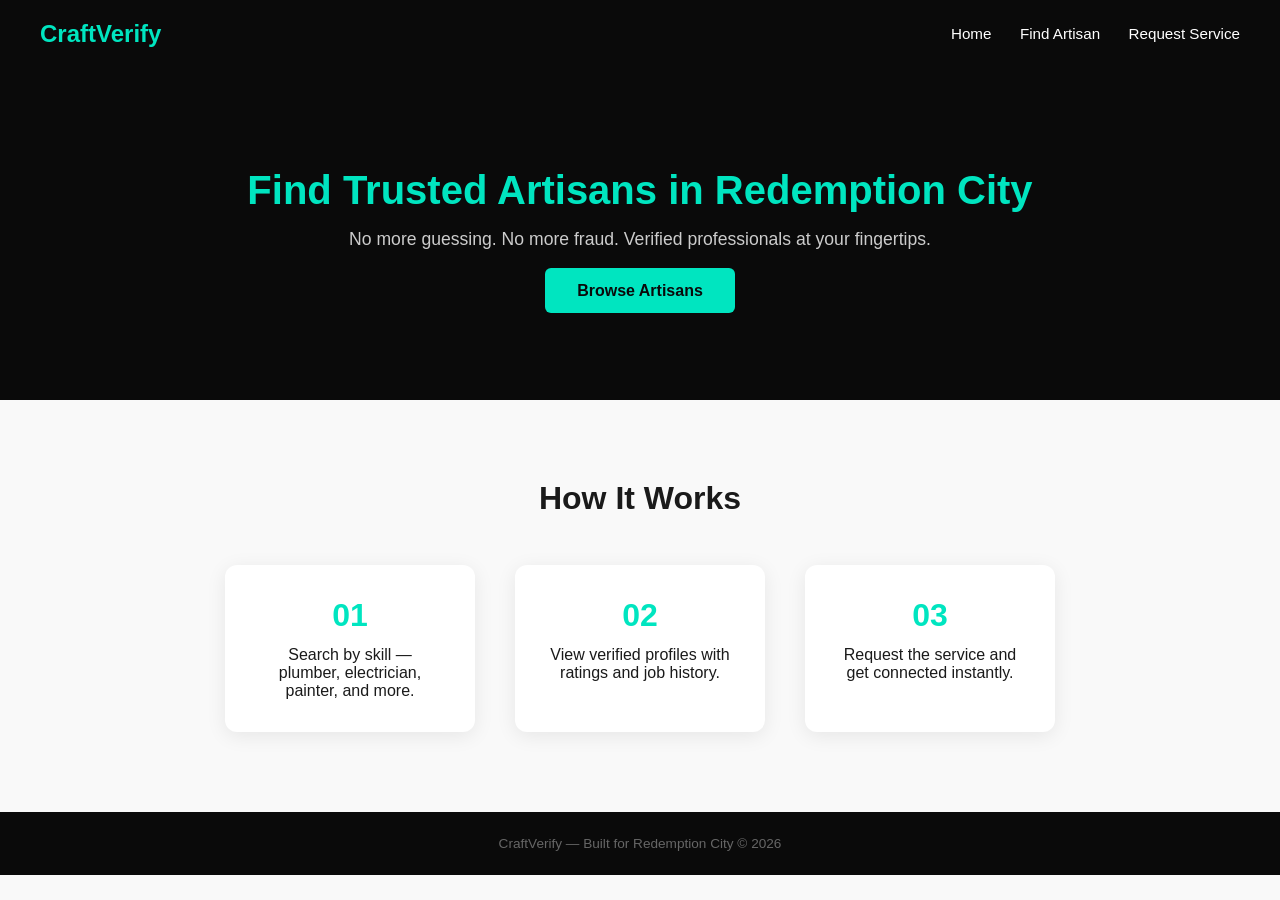
==== index.html @ 7d1aa979 "Initial CraftVerify build" ====
<!DOCTYPE html>
<html lang="en">
<head>
  <meta charset="UTF-8" />
  <meta name="viewport" content="width=device-width, initial-scale=1.0"/>
  <title>CraftVerify — Trusted Artisans in Redemption City</title>
  <link rel="stylesheet" href="style.css" />
</head>
<body>

  <nav>
    <div class="logo">CraftVerify</div>
    <div class="nav-links">
      <a href="index.html">Home</a>
      <a href="directory.html">Find Artisan</a>
      <a href="request.html">Request Service</a>
    </div>
  </nav>

  <section class="hero">
    <h1>Find Trusted Artisans in Redemption City</h1>
    <p>No more guessing. No more fraud. Verified professionals at your fingertips.</p>
    <a href="directory.html" class="btn">Browse Artisans</a>
  </section>

  <section class="how-it-works">
    <h2>How It Works</h2>
    <div class="steps">
      <div class="step">
        <h3>01</h3>
        <p>Search by skill — plumber, electrician, painter, and more.</p>
      </div>
      <div class="step">
        <h3>02</h3>
        <p>View verified profiles with ratings and job history.</p>
      </div>
      <div class="step">
        <h3>03</h3>
        <p>Request the service and get connected instantly.</p>
      </div>
    </div>
  </section>

  <footer>
    <p>CraftVerify — Built for Redemption City © 2026</p>
  </footer>

</body>
</html>
---- style.css ----
* {
  margin: 0;
  padding: 0;
  box-sizing: border-box;
}

body {
  font-family: 'Segoe UI', sans-serif;
  background: #f9f9f9;
  color: #1a1a1a;
}

nav {
  display: flex;
  justify-content: space-between;
  align-items: center;
  padding: 20px 40px;
  background: #0a0a0a;
  color: white;
}

.logo {
  font-size: 1.5rem;
  font-weight: 700;
  color: #00e5c0;
}

.nav-links a {
  color: white;
  text-decoration: none;
  margin-left: 24px;
  font-size: 0.95rem;
}

.nav-links a:hover {
  color: #00e5c0;
}

.hero {
  text-align: center;
  padding: 100px 40px;
  background: #0a0a0a;
  color: white;
}

.hero h1 {
  font-size: 2.5rem;
  margin-bottom: 16px;
  color: #00e5c0;
}

.hero p {
  font-size: 1.1rem;
  margin-bottom: 32px;
  color: #cccccc;
}

.btn {
  background: #00e5c0;
  color: #0a0a0a;
  padding: 14px 32px;
  border-radius: 6px;
  text-decoration: none;
  font-weight: 700;
  font-size: 1rem;
}

.btn:hover {
  background: #00c9a8;
}

.how-it-works {
  padding: 80px 40px;
  text-align: center;
}

.how-it-works h2 {
  font-size: 2rem;
  margin-bottom: 48px;
}

.steps {
  display: flex;
  justify-content: center;
  gap: 40px;
  flex-wrap: wrap;
}

.step {
  background: white;
  border-radius: 12px;
  padding: 32px;
  width: 250px;
  box-shadow: 0 4px 20px rgba(0,0,0,0.08);
}

.step h3 {
  font-size: 2rem;
  color: #00e5c0;
  margin-bottom: 12px;
}

footer {
  text-align: center;
  padding: 24px;
  background: #0a0a0a;
  color: #666;
  font-size: 0.85rem;
}.directory {
  padding: 60px 40px;
}

.directory h2 {
  font-size: 2rem;
  margin-bottom: 32px;
  text-align: center;
}

.filter-bar {
  display: flex;
  gap: 16px;
  justify-content: center;
  margin-bottom: 40px;
  flex-wrap: wrap;
}

.filter-bar input,
.filter-bar select {
  padding: 12px 16px;
  border-radius: 6px;
  border: 1px solid #ddd;
  font-size: 0.95rem;
  width: 250px;
}

.artisan-grid {
  display: flex;
  flex-wrap: wrap;
  gap: 24px;
  justify-content: center;
}

.artisan-card {
  background: white;
  border-radius: 12px;
  padding: 24px;
  width: 240px;
  box-shadow: 0 4px 20px rgba(0,0,0,0.08);
  text-align: center;
}

.artisan-avatar {
  width: 60px;
  height: 60px;
  border-radius: 50%;
  background: #00e5c0;
  color: #0a0a0a;
  font-weight: 700;
  font-size: 1.2rem;
  display: flex;
  align-items: center;
  justify-content: center;
  margin: 0 auto 12px;
}

.badge {
  background: #0a0a0a;
  color: #00e5c0;
  padding: 4px 12px;
  border-radius: 20px;
  font-size: 0.8rem;
  font-weight: 600;
}

.rating {
  margin: 10px 0 4px;
  font-size: 0.85rem;
}

.location {
  font-size: 0.82rem;
  color: #888;
  margin-bottom: 16px;
}

.btn-small {
  background: #00e5c0;
  color: #0a0a0a;
  padding: 8px 20px;
  border-radius: 6px;
  text-decoration: none;
  font-weight: 600;
  font-size: 0.85rem;
}.request-section {
  padding: 60px 40px;
  text-align: center;
}

.request-section h2 {
  font-size: 2rem;
  margin-bottom: 12px;
}

.subtitle {
  color: #666;
  margin-bottom: 40px;
}

.request-form {
  max-width: 500px;
  margin: 0 auto;
  text-align: left;
}

.form-group {
  margin-bottom: 20px;
}

.form-group label {
  display: block;
  font-weight: 600;
  margin-bottom: 6px;
}

.form-group input,
.form-group select,
.form-group textarea {
  width: 100%;
  padding: 12px;
  border-radius: 6px;
  border: 1px solid #ddd;
  font-size: 0.95rem;
}

.request-form button {
  width: 100%;
  padding: 14px;
  background: #00e5c0;
  color: #0a0a0a;
  border: none;
  border-radius: 6px;
  font-size: 1rem;
  font-weight: 700;
  cursor: pointer;
}

.request-form button:hover {
  background: #00c9a8;
}
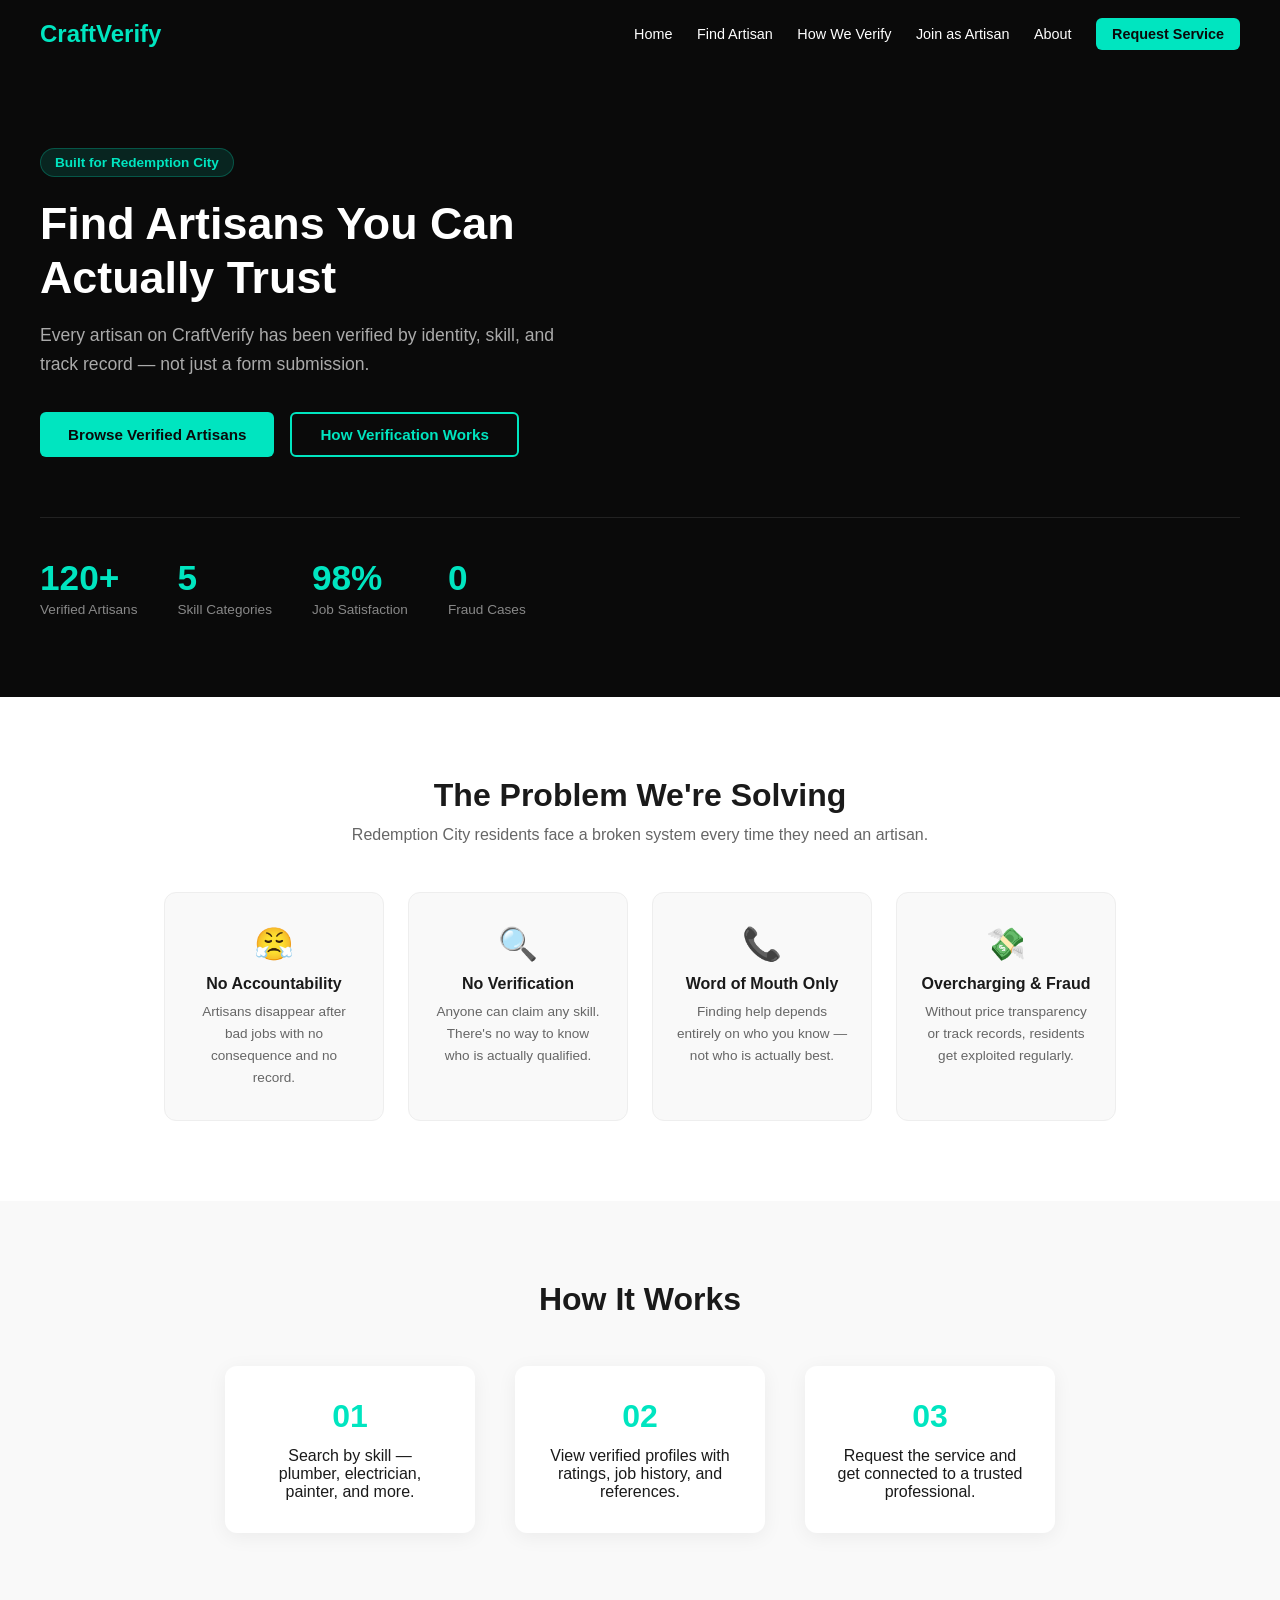
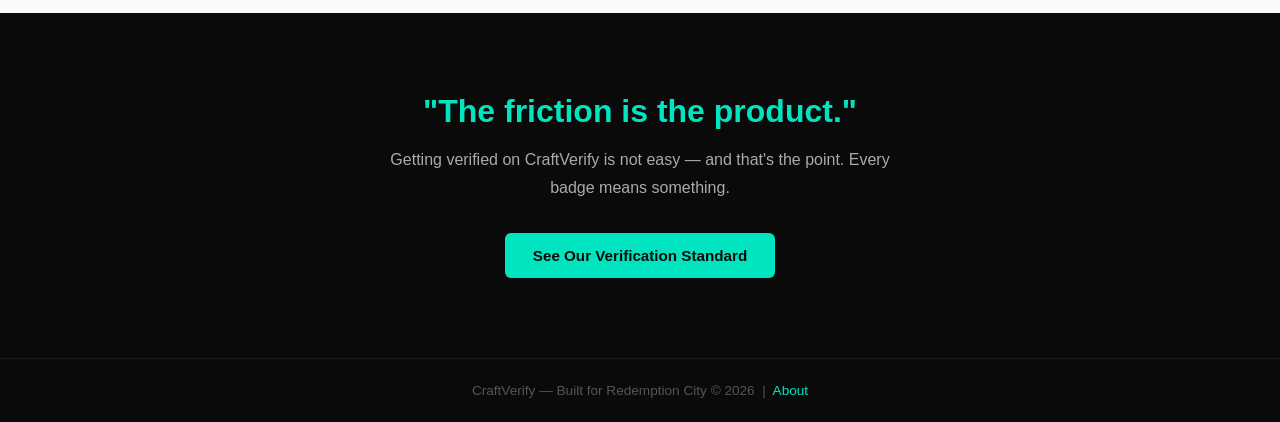
==== commit 128e2719: "Homepage redesign and style update" ====
--- a/index.html
+++ b/index.html
@@ -13,14 +13,68 @@
     <div class="nav-links">
       <a href="index.html">Home</a>
       <a href="directory.html">Find Artisan</a>
-      <a href="request.html">Request Service</a>
+      <a href="verify.html">How We Verify</a>
+      <a href="join.html">Join as Artisan</a>
+      <a href="about.html">About</a>
+      <a href="request.html" class="nav-cta">Request Service</a>
     </div>
   </nav>
 
   <section class="hero">
-    <h1>Find Trusted Artisans in Redemption City</h1>
-    <p>No more guessing. No more fraud. Verified professionals at your fingertips.</p>
-    <a href="directory.html" class="btn">Browse Artisans</a>
+    <div class="hero-text">
+      <span class="hero-tag">Built for Redemption City</span>
+      <h1>Find Artisans You Can Actually Trust</h1>
+      <p>Every artisan on CraftVerify has been verified by identity, skill, and track record — not just a form submission.</p>
+      <div class="hero-buttons">
+        <a href="directory.html" class="btn">Browse Verified Artisans</a>
+        <a href="verify.html" class="btn-outline">How Verification Works</a>
+      </div>
+    </div>
+    <div class="hero-stats">
+      <div class="stat">
+        <h3>120+</h3>
+        <p>Verified Artisans</p>
+      </div>
+      <div class="stat">
+        <h3>5</h3>
+        <p>Skill Categories</p>
+      </div>
+      <div class="stat">
+        <h3>98%</h3>
+        <p>Job Satisfaction</p>
+      </div>
+      <div class="stat">
+        <h3>0</h3>
+        <p>Fraud Cases</p>
+      </div>
+    </div>
+  </section>
+
+  <section class="problem-section">
+    <h2>The Problem We're Solving</h2>
+    <p class="section-sub">Redemption City residents face a broken system every time they need an artisan.</p>
+    <div class="problem-grid">
+      <div class="problem-card">
+        <span class="problem-icon">😤</span>
+        <h3>No Accountability</h3>
+        <p>Artisans disappear after bad jobs with no consequence and no record.</p>
+      </div>
+      <div class="problem-card">
+        <span class="problem-icon">🔍</span>
+        <h3>No Verification</h3>
+        <p>Anyone can claim any skill. There's no way to know who is actually qualified.</p>
+      </div>
+      <div class="problem-card">
+        <span class="problem-icon">📞</span>
+        <h3>Word of Mouth Only</h3>
+        <p>Finding help depends entirely on who you know — not who is actually best.</p>
+      </div>
+      <div class="problem-card">
+        <span class="problem-icon">💸</span>
+        <h3>Overcharging & Fraud</h3>
+        <p>Without price transparency or track records, residents get exploited regularly.</p>
+      </div>
+    </div>
   </section>
 
   <section class="how-it-works">
@@ -32,17 +86,23 @@
       </div>
       <div class="step">
         <h3>02</h3>
-        <p>View verified profiles with ratings and job history.</p>
+        <p>View verified profiles with ratings, job history, and references.</p>
       </div>
       <div class="step">
         <h3>03</h3>
-        <p>Request the service and get connected instantly.</p>
+        <p>Request the service and get connected to a trusted professional.</p>
       </div>
     </div>
   </section>
 
+  <section class="trust-banner">
+    <h2>"The friction is the product."</h2>
+    <p>Getting verified on CraftVerify is not easy — and that's the point. Every badge means something.</p>
+    <a href="verify.html" class="btn">See Our Verification Standard</a>
+  </section>
+
   <footer>
-    <p>CraftVerify — Built for Redemption City © 2026</p>
+    <p>CraftVerify — Built for Redemption City © 2026 &nbsp;|&nbsp; <a href="about.html">About</a></p>
   </footer>
 
 </body>
--- a/style.css
+++ b/style.css
@@ -10,6 +10,7 @@
   color: #1a1a1a;
 }
 
+/* NAV */
 nav {
   display: flex;
   justify-content: space-between;
@@ -17,6 +18,8 @@
   padding: 20px 40px;
   background: #0a0a0a;
   color: white;
+  flex-wrap: wrap;
+  gap: 12px;
 }
 
 .logo {
@@ -28,50 +31,165 @@
 .nav-links a {
   color: white;
   text-decoration: none;
-  margin-left: 24px;
-  font-size: 0.95rem;
-}
-
-.nav-links a:hover {
-  color: #00e5c0;
-}
-
+  margin-left: 20px;
+  font-size: 0.9rem;
+}
+
+.nav-links a:hover { color: #00e5c0; }
+
+.nav-cta {
+  background: #00e5c0;
+  color: #0a0a0a !important;
+  padding: 8px 16px;
+  border-radius: 6px;
+  font-weight: 700;
+}
+
+/* HERO */
 .hero {
-  text-align: center;
-  padding: 100px 40px;
   background: #0a0a0a;
   color: white;
-}
-
-.hero h1 {
-  font-size: 2.5rem;
+  padding: 80px 40px;
+}
+
+.hero-tag {
+  background: #00e5c020;
+  color: #00e5c0;
+  padding: 6px 14px;
+  border-radius: 20px;
+  font-size: 0.85rem;
+  font-weight: 600;
+  display: inline-block;
+  margin-bottom: 20px;
+  border: 1px solid #00e5c040;
+}
+
+.hero-text h1 {
+  font-size: 2.8rem;
+  line-height: 1.2;
   margin-bottom: 16px;
-  color: #00e5c0;
-}
-
-.hero p {
+  max-width: 650px;
+}
+
+.hero-text p {
   font-size: 1.1rem;
+  color: #aaa;
+  max-width: 550px;
   margin-bottom: 32px;
-  color: #cccccc;
+  line-height: 1.7;
+}
+
+.hero-buttons {
+  display: flex;
+  gap: 16px;
+  flex-wrap: wrap;
 }
 
 .btn {
   background: #00e5c0;
   color: #0a0a0a;
-  padding: 14px 32px;
+  padding: 14px 28px;
   border-radius: 6px;
   text-decoration: none;
   font-weight: 700;
+  font-size: 0.95rem;
+  display: inline-block;
+}
+
+.btn:hover { background: #00c9a8; }
+
+.btn-outline {
+  border: 2px solid #00e5c0;
+  color: #00e5c0;
+  padding: 12px 28px;
+  border-radius: 6px;
+  text-decoration: none;
+  font-weight: 700;
+  font-size: 0.95rem;
+  display: inline-block;
+}
+
+.btn-outline:hover {
+  background: #00e5c015;
+}
+
+.hero-stats {
+  display: flex;
+  gap: 40px;
+  margin-top: 60px;
+  flex-wrap: wrap;
+  border-top: 1px solid #222;
+  padding-top: 40px;
+}
+
+.stat h3 {
+  font-size: 2.2rem;
+  color: #00e5c0;
+  font-weight: 800;
+}
+
+.stat p {
+  color: #888;
+  font-size: 0.85rem;
+  margin-top: 4px;
+}
+
+/* PROBLEM SECTION */
+.problem-section {
+  padding: 80px 40px;
+  background: white;
+  text-align: center;
+}
+
+.problem-section h2 {
+  font-size: 2rem;
+  margin-bottom: 12px;
+}
+
+.section-sub {
+  color: #666;
+  margin-bottom: 48px;
   font-size: 1rem;
 }
 
-.btn:hover {
-  background: #00c9a8;
-}
-
+.problem-grid {
+  display: flex;
+  flex-wrap: wrap;
+  gap: 24px;
+  justify-content: center;
+}
+
+.problem-card {
+  background: #f9f9f9;
+  border-radius: 12px;
+  padding: 32px 24px;
+  width: 220px;
+  text-align: center;
+  border: 1px solid #eee;
+}
+
+.problem-icon {
+  font-size: 2rem;
+  display: block;
+  margin-bottom: 12px;
+}
+
+.problem-card h3 {
+  font-size: 1rem;
+  margin-bottom: 8px;
+}
+
+.problem-card p {
+  font-size: 0.85rem;
+  color: #666;
+  line-height: 1.6;
+}
+
+/* HOW IT WORKS */
 .how-it-works {
   padding: 80px 40px;
   text-align: center;
+  background: #f9f9f9;
 }
 
 .how-it-works h2 {
@@ -91,7 +209,7 @@
   border-radius: 12px;
   padding: 32px;
   width: 250px;
-  box-shadow: 0 4px 20px rgba(0,0,0,0.08);
+  box-shadow: 0 4px 20px rgba(0,0,0,0.06);
 }
 
 .step h3 {
@@ -100,13 +218,44 @@
   margin-bottom: 12px;
 }
 
+/* TRUST BANNER */
+.trust-banner {
+  background: #0a0a0a;
+  color: white;
+  text-align: center;
+  padding: 80px 40px;
+}
+
+.trust-banner h2 {
+  font-size: 2rem;
+  color: #00e5c0;
+  margin-bottom: 16px;
+}
+
+.trust-banner p {
+  color: #aaa;
+  max-width: 500px;
+  margin: 0 auto 32px;
+  line-height: 1.7;
+}
+
+/* FOOTER */
 footer {
   text-align: center;
   padding: 24px;
   background: #0a0a0a;
-  color: #666;
-  font-size: 0.85rem;
-}.directory {
+  color: #555;
+  font-size: 0.85rem;
+  border-top: 1px solid #1a1a1a;
+}
+
+footer a {
+  color: #00e5c0;
+  text-decoration: none;
+}
+
+/* DIRECTORY */
+.directory {
   padding: 60px 40px;
 }
 
@@ -144,7 +293,7 @@
   background: white;
   border-radius: 12px;
   padding: 24px;
-  width: 240px;
+  width: 220px;
   box-shadow: 0 4px 20px rgba(0,0,0,0.08);
   text-align: center;
 }
@@ -172,6 +321,17 @@
   font-weight: 600;
 }
 
+.verified-badge {
+  display: inline-block;
+  background: #00e5c015;
+  color: #00e5c0;
+  border: 1px solid #00e5c040;
+  padding: 3px 10px;
+  border-radius: 20px;
+  font-size: 0.75rem;
+  margin-top: 6px;
+}
+
 .rating {
   margin: 10px 0 4px;
   font-size: 0.85rem;
@@ -191,7 +351,11 @@
   text-decoration: none;
   font-weight: 600;
   font-size: 0.85rem;
-}.request-section {
+  display: inline-block;
+}
+
+/* REQUEST FORM */
+.request-section {
   padding: 60px 40px;
   text-align: center;
 }
@@ -244,6 +408,42 @@
   cursor: pointer;
 }
 
-.request-form button:hover {
-  background: #00c9a8;
+.request-form button:hover { background: #00c9a8; }
+
+/* GENERAL PAGE SECTIONS */
+.page-section {
+  padding: 70px 40px;
+  max-width: 860px;
+  margin: 0 auto;
+}
+
+.page-section h2 {
+  font-size: 2rem;
+  margin-bottom: 16px;
+}
+
+.page-section p {
+  color: #555;
+  line-height: 1.8;
+  margin-bottom: 20px;
+}
+
+.page-hero {
+  background: #0a0a0a;
+  color: white;
+  padding: 70px 40px;
+  text-align: center;
+}
+
+.page-hero h1 {
+  font-size: 2.4rem;
+  color: #00e5c0;
+  margin-bottom: 12px;
+}
+
+.page-hero p {
+  color: #aaa;
+  max-width: 560px;
+  margin: 0 auto;
+  line-height: 1.7;
 }
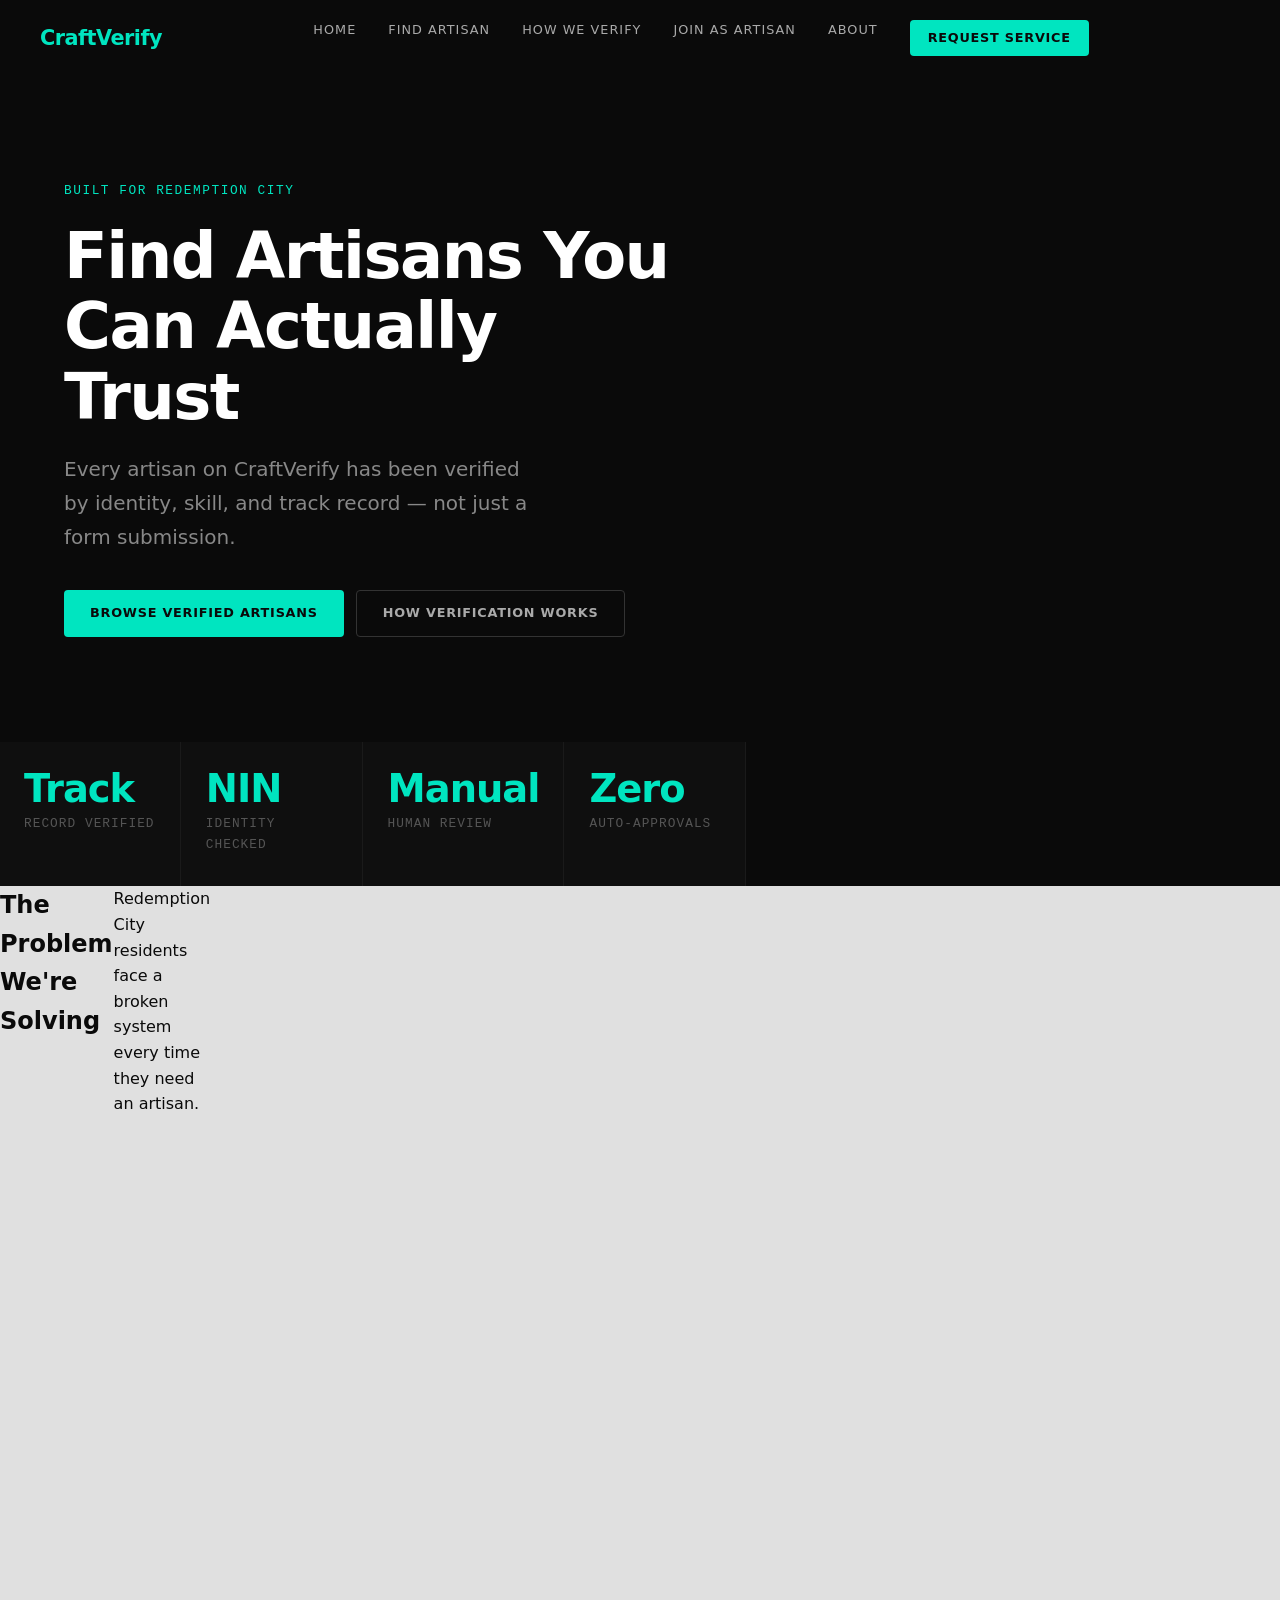
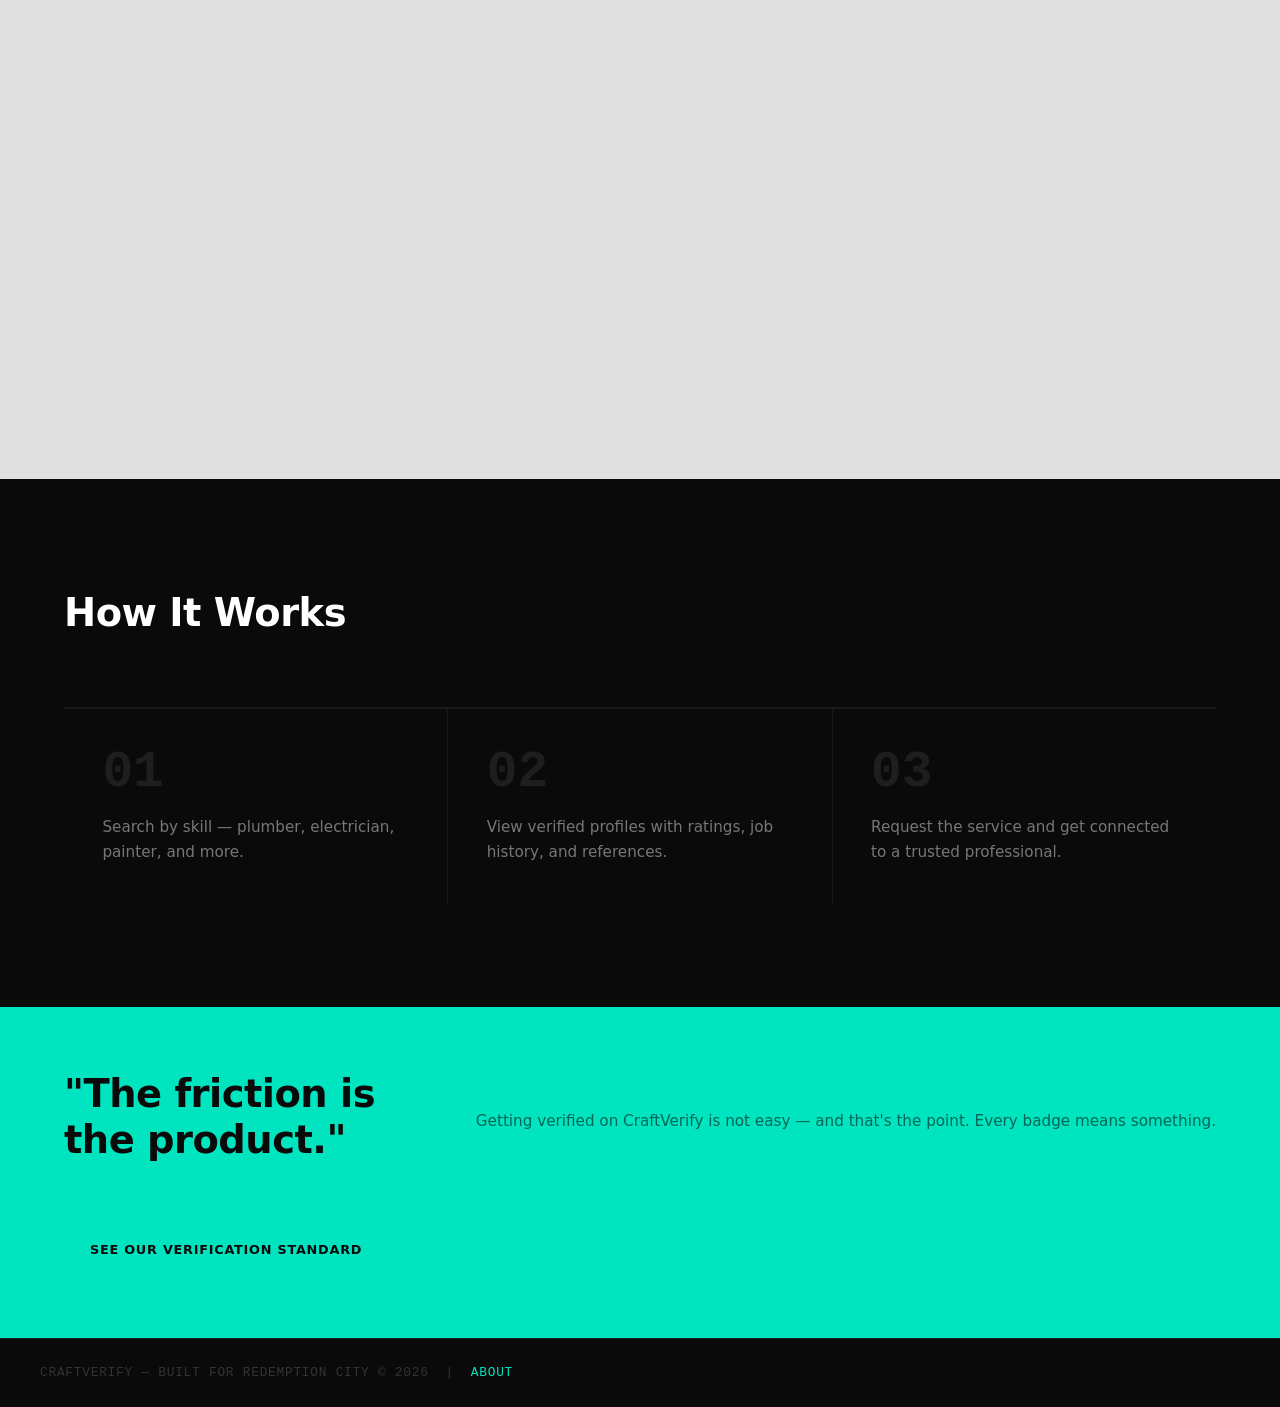
==== commit 66d192be: "Expand directory to 12 artisans" ====
--- a/index.html
+++ b/index.html
@@ -31,23 +31,23 @@
       </div>
     </div>
     <div class="hero-stats">
-      <div class="stat">
-        <h3>120+</h3>
-        <p>Verified Artisans</p>
-      </div>
-      <div class="stat">
-        <h3>5</h3>
-        <p>Skill Categories</p>
-      </div>
-      <div class="stat">
-        <h3>98%</h3>
-        <p>Job Satisfaction</p>
-      </div>
-      <div class="stat">
-        <h3>0</h3>
-        <p>Fraud Cases</p>
-      </div>
-    </div>
+  <div class="stat">
+    <h3>Track</h3>
+    <p>Record Verified</p>
+  </div>
+  <div class="stat">
+    <h3>NIN</h3>
+    <p>Identity Checked</p>
+  </div>
+  <div class="stat">
+    <h3>Manual</h3>
+    <p>Human Review</p>
+  </div>
+  <div class="stat">
+    <h3>Zero</h3>
+    <p>Auto-Approvals</p>
+  </div>
+</div>
   </section>
 
   <section class="problem-section">
--- a/style.css
+++ b/style.css
@@ -1,379 +1,621 @@
-* {
+/* ============================================
+   CRAFTVERIFY — PREMIUM VANILLA CSS SYSTEM
+   ============================================ */
+
+:root {
+  --ink: #0a0a0a;
+  --ink-soft: #444;
+  --ink-muted: #888;
+  --surface: #f7f7f5;
+  --white: #ffffff;
+  --accent: #00e5c0;
+  --accent-dim: #00e5c015;
+  --accent-border: #00e5c040;
+  --line: #e0e0e0;
+
+  --text-xl: clamp(2.2rem, 5vw, 4rem);
+  --text-lg: clamp(1.6rem, 3vw, 2.4rem);
+  --text-md: clamp(1rem, 2vw, 1.25rem);
+  --text-sm: clamp(0.8rem, 1.5vw, 0.95rem);
+  --text-xs: clamp(0.7rem, 1vw, 0.8rem);
+
+  --space-xl: clamp(60px, 8vw, 120px);
+  --space-lg: clamp(40px, 5vw, 80px);
+  --space-md: clamp(24px, 3vw, 48px);
+  --space-sm: clamp(12px, 2vw, 24px);
+}
+
+*, *::before, *::after {
   margin: 0;
   padding: 0;
   box-sizing: border-box;
 }
 
+html { scroll-behavior: smooth; }
+
 body {
-  font-family: 'Segoe UI', sans-serif;
-  background: #f9f9f9;
-  color: #1a1a1a;
-}
-
-/* NAV */
+  font-family: 'Segoe UI', system-ui, sans-serif;
+  background: var(--surface);
+  color: var(--ink);
+  line-height: 1.6;
+  overflow-x: hidden;
+}
+
+/* ============================================
+   NAV
+   ============================================ */
 nav {
-  display: flex;
-  justify-content: space-between;
+  display: grid;
+  grid-template-columns: auto 1fr auto;
   align-items: center;
   padding: 20px 40px;
-  background: #0a0a0a;
-  color: white;
+  background: var(--ink);
+  position: sticky;
+  top: 0;
+  z-index: 100;
+}
+
+.logo {
+  font-size: 1.3rem;
+  font-weight: 800;
+  color: var(--accent);
+  letter-spacing: -0.5px;
+}
+
+.nav-links {
+  display: flex;
+  justify-content: center;
+  gap: 32px;
   flex-wrap: wrap;
-  gap: 12px;
-}
-
-.logo {
-  font-size: 1.5rem;
+}
+
+.nav-links a {
+  color: #aaa;
+  text-decoration: none;
+  font-size: var(--text-xs);
+  letter-spacing: 0.08em;
+  text-transform: uppercase;
+  transition: color 0.2s;
+}
+
+.nav-links a:hover { color: var(--accent); }
+
+.nav-cta {
+  background: var(--accent) !important;
+  color: var(--ink) !important;
+  padding: 8px 18px;
+  border-radius: 4px;
   font-weight: 700;
-  color: #00e5c0;
-}
-
-.nav-links a {
-  color: white;
-  text-decoration: none;
-  margin-left: 20px;
-  font-size: 0.9rem;
-}
-
-.nav-links a:hover { color: #00e5c0; }
-
-.nav-cta {
-  background: #00e5c0;
-  color: #0a0a0a !important;
-  padding: 8px 16px;
-  border-radius: 6px;
-  font-weight: 700;
-}
-
-/* HERO */
+  font-size: var(--text-xs) !important;
+  text-transform: uppercase !important;
+  letter-spacing: 0.06em !important;
+}
+
+/* ============================================
+   HERO — ASYMMETRIC GRID
+   ============================================ */
 .hero {
-  background: #0a0a0a;
-  color: white;
-  padding: 80px 40px;
+  display: grid;
+  grid-template-columns: repeat(12, 1fr);
+  grid-template-rows: auto auto;
+  gap: 1px;
+  background: var(--ink);
+  min-height: 90vh;
+}
+
+.hero-text {
+  grid-column: 1 / 8;
+  grid-row: 1;
+  background: var(--ink);
+  color: var(--white);
+  padding: var(--space-xl) var(--space-lg);
+  display: flex;
+  flex-direction: column;
+  justify-content: center;
+}
+
+.hero-side {
+  grid-column: 8 / 13;
+  grid-row: 1 / 3;
+  background: #111;
+  padding: var(--space-lg);
+  display: flex;
+  flex-direction: column;
+  justify-content: flex-end;
+  border-left: 1px solid #1e1e1e;
+}
+
+.hero-stats {
+  grid-column: 1 / 8;
+  grid-row: 2;
+  background: #0f0f0f;
+  display: flex;
+  gap: 1px;
 }
 
 .hero-tag {
-  background: #00e5c020;
-  color: #00e5c0;
-  padding: 6px 14px;
-  border-radius: 20px;
-  font-size: 0.85rem;
-  font-weight: 600;
-  display: inline-block;
+  font-size: var(--text-xs);
+  letter-spacing: 0.12em;
+  text-transform: uppercase;
+  color: var(--accent);
   margin-bottom: 20px;
-  border: 1px solid #00e5c040;
+  font-family: 'Courier New', monospace;
 }
 
 .hero-text h1 {
-  font-size: 2.8rem;
-  line-height: 1.2;
-  margin-bottom: 16px;
-  max-width: 650px;
+  font-size: var(--text-xl);
+  line-height: 1.1;
+  font-weight: 800;
+  letter-spacing: -1.5px;
+  margin-bottom: 20px;
 }
 
 .hero-text p {
-  font-size: 1.1rem;
-  color: #aaa;
-  max-width: 550px;
-  margin-bottom: 32px;
+  font-size: var(--text-md);
+  color: #888;
+  max-width: 480px;
   line-height: 1.7;
+  margin-bottom: 36px;
 }
 
 .hero-buttons {
   display: flex;
-  gap: 16px;
+  gap: 12px;
   flex-wrap: wrap;
 }
 
 .btn {
-  background: #00e5c0;
-  color: #0a0a0a;
-  padding: 14px 28px;
-  border-radius: 6px;
+  background: var(--accent);
+  color: var(--ink);
+  padding: 13px 26px;
+  border-radius: 4px;
   text-decoration: none;
   font-weight: 700;
+  font-size: var(--text-xs);
+  text-transform: uppercase;
+  letter-spacing: 0.06em;
+  display: inline-block;
+  transition: background 0.2s, transform 0.15s;
+}
+
+.btn:hover {
+  background: #00c9a8;
+  transform: translateY(-1px);
+}
+
+.btn-outline {
+  border: 1.5px solid #333;
+  color: #aaa;
+  padding: 12px 26px;
+  border-radius: 4px;
+  text-decoration: none;
+  font-weight: 600;
+  font-size: var(--text-xs);
+  text-transform: uppercase;
+  letter-spacing: 0.06em;
+  display: inline-block;
+  transition: border-color 0.2s, color 0.2s;
+}
+
+.btn-outline:hover {
+  border-color: var(--accent);
+  color: var(--accent);
+}
+
+.stat {
+  flex: 1;
+  padding: 28px 24px;
+  background: #0f0f0f;
+  border-right: 1px solid #1a1a1a;
+}
+
+.stat h3 {
+  font-size: clamp(1.8rem, 3vw, 2.8rem);
+  font-weight: 900;
+  color: var(--accent);
+  letter-spacing: -1px;
+  line-height: 1;
+}
+
+.stat p {
+  font-size: var(--text-xs);
+  color: #555;
+  text-transform: uppercase;
+  letter-spacing: 0.08em;
+  margin-top: 6px;
+  font-family: 'Courier New', monospace;
+}
+
+.hero-side-label {
+  font-size: var(--text-xs);
+  text-transform: uppercase;
+  letter-spacing: 0.1em;
+  color: #444;
+  font-family: 'Courier New', monospace;
+  margin-bottom: 16px;
+}
+
+.hero-side-statement {
+  font-size: clamp(1rem, 1.8vw, 1.3rem);
+  color: #888;
+  line-height: 1.7;
+  border-top: 1px solid #1e1e1e;
+  padding-top: 24px;
+}
+
+.hero-side-statement strong {
+  color: var(--accent);
+  font-weight: 700;
+}
+
+/* ============================================
+   PROBLEM SECTION
+   ============================================ */
+.problem-section {
+  display: grid;
+  grid-template-columns: repeat(12, 1fr);
+  gap: 1px;
+  background: var(--line);
+  overflow: hidden;
+}
+
+.problem-header {
+  grid-column: 1 / 5;
+  background: var(--white);
+  padding: var(--space-lg);
+  display: flex;
+  flex-direction: column;
+  justify-content: center;
+}
+
+.problem-header h2 {
+  font-size: var(--text-lg);
+  font-weight: 800;
+  letter-spacing: -0.5px;
+  line-height: 1.2;
+  margin-bottom: 12px;
+}
+
+.problem-header p {
+  font-size: var(--text-sm);
+  color: var(--ink-soft);
+  line-height: 1.7;
+}
+
+.problem-cards {
+  grid-column: 5 / 13;
+  display: grid;
+  grid-template-columns: 1fr 1fr;
+  gap: 1px;
+  background: var(--line);
+}
+
+.problem-card {
+  background: var(--white);
+  padding: var(--space-md);
+  opacity: 0;
+  transform: translateY(20px);
+  transition: opacity 0.5s ease, transform 0.5s ease;
+}
+
+.problem-card.visible {
+  opacity: 1;
+  transform: translateY(0);
+}
+
+.problem-icon {
+  font-size: 1.6rem;
+  display: block;
+  margin-bottom: 14px;
+}
+
+.problem-card h3 {
   font-size: 0.95rem;
-  display: inline-block;
-}
-
-.btn:hover { background: #00c9a8; }
-
-.btn-outline {
-  border: 2px solid #00e5c0;
-  color: #00e5c0;
-  padding: 12px 28px;
-  border-radius: 6px;
+  font-weight: 700;
+  margin-bottom: 8px;
+  text-transform: uppercase;
+  letter-spacing: 0.06em;
+}
+
+.problem-card p {
+  font-size: var(--text-sm);
+  color: var(--ink-soft);
+  line-height: 1.7;
+}
+
+/* ============================================
+   HOW IT WORKS
+   ============================================ */
+.how-it-works {
+  padding: var(--space-xl) var(--space-lg);
+  background: var(--ink);
+  color: var(--white);
+}
+
+.how-it-works h2 {
+  font-size: var(--text-lg);
+  font-weight: 800;
+  letter-spacing: -0.5px;
+  margin-bottom: var(--space-lg);
+}
+
+.steps {
+  display: grid;
+  grid-template-columns: repeat(3, 1fr);
+  gap: 1px;
+  background: #1a1a1a;
+}
+
+.step {
+  background: var(--ink);
+  padding: var(--space-md);
+  border-top: 2px solid #1a1a1a;
+  transition: border-top-color 0.3s;
+}
+
+.step:hover { border-top-color: var(--accent); }
+
+.step h3 {
+  font-size: clamp(2rem, 4vw, 3.5rem);
+  font-weight: 900;
+  color: #1e1e1e;
+  font-family: 'Courier New', monospace;
+  margin-bottom: 16px;
+  line-height: 1;
+}
+
+.step p {
+  font-size: var(--text-sm);
+  color: #777;
+  line-height: 1.7;
+}
+
+/* ============================================
+   TRUST BANNER
+   ============================================ */
+.trust-banner {
+  display: grid;
+  grid-template-columns: 1fr auto;
+  align-items: center;
+  gap: var(--space-lg);
+  padding: var(--space-lg) var(--space-lg);
+  background: var(--accent);
+}
+
+.trust-banner h2 {
+  font-size: var(--text-lg);
+  font-weight: 900;
+  color: var(--ink);
+  letter-spacing: -0.5px;
+  line-height: 1.2;
+}
+
+.trust-banner p {
+  color: #006655;
+  font-size: var(--text-sm);
+  margin-top: 8px;
+}
+
+.btn-dark {
+  background: var(--ink);
+  color: var(--white);
+  padding: 14px 28px;
+  border-radius: 4px;
   text-decoration: none;
   font-weight: 700;
-  font-size: 0.95rem;
-  display: inline-block;
-}
-
-.btn-outline:hover {
-  background: #00e5c015;
-}
-
-.hero-stats {
-  display: flex;
-  gap: 40px;
-  margin-top: 60px;
-  flex-wrap: wrap;
-  border-top: 1px solid #222;
-  padding-top: 40px;
-}
-
-.stat h3 {
-  font-size: 2.2rem;
-  color: #00e5c0;
-  font-weight: 800;
-}
-
-.stat p {
-  color: #888;
-  font-size: 0.85rem;
-  margin-top: 4px;
-}
-
-/* PROBLEM SECTION */
-.problem-section {
-  padding: 80px 40px;
-  background: white;
-  text-align: center;
-}
-
-.problem-section h2 {
-  font-size: 2rem;
-  margin-bottom: 12px;
-}
-
-.section-sub {
-  color: #666;
-  margin-bottom: 48px;
-  font-size: 1rem;
-}
-
-.problem-grid {
-  display: flex;
-  flex-wrap: wrap;
-  gap: 24px;
-  justify-content: center;
-}
-
-.problem-card {
-  background: #f9f9f9;
-  border-radius: 12px;
-  padding: 32px 24px;
-  width: 220px;
-  text-align: center;
-  border: 1px solid #eee;
-}
-
-.problem-icon {
-  font-size: 2rem;
-  display: block;
-  margin-bottom: 12px;
-}
-
-.problem-card h3 {
-  font-size: 1rem;
-  margin-bottom: 8px;
-}
-
-.problem-card p {
-  font-size: 0.85rem;
-  color: #666;
-  line-height: 1.6;
-}
-
-/* HOW IT WORKS */
-.how-it-works {
-  padding: 80px 40px;
-  text-align: center;
-  background: #f9f9f9;
-}
-
-.how-it-works h2 {
-  font-size: 2rem;
-  margin-bottom: 48px;
-}
-
-.steps {
-  display: flex;
-  justify-content: center;
-  gap: 40px;
-  flex-wrap: wrap;
-}
-
-.step {
-  background: white;
-  border-radius: 12px;
-  padding: 32px;
-  width: 250px;
-  box-shadow: 0 4px 20px rgba(0,0,0,0.06);
-}
-
-.step h3 {
-  font-size: 2rem;
-  color: #00e5c0;
-  margin-bottom: 12px;
-}
-
-/* TRUST BANNER */
-.trust-banner {
-  background: #0a0a0a;
-  color: white;
-  text-align: center;
-  padding: 80px 40px;
-}
-
-.trust-banner h2 {
-  font-size: 2rem;
-  color: #00e5c0;
-  margin-bottom: 16px;
-}
-
-.trust-banner p {
-  color: #aaa;
-  max-width: 500px;
-  margin: 0 auto 32px;
-  line-height: 1.7;
-}
-
-/* FOOTER */
-footer {
-  text-align: center;
-  padding: 24px;
-  background: #0a0a0a;
-  color: #555;
-  font-size: 0.85rem;
-  border-top: 1px solid #1a1a1a;
-}
-
-footer a {
-  color: #00e5c0;
-  text-decoration: none;
-}
-
-/* DIRECTORY */
+  font-size: var(--text-xs);
+  text-transform: uppercase;
+  letter-spacing: 0.06em;
+  white-space: nowrap;
+  transition: background 0.2s;
+}
+
+.btn-dark:hover { background: #222; }
+
+/* ============================================
+   DIRECTORY
+   ============================================ */
 .directory {
-  padding: 60px 40px;
-}
-
-.directory h2 {
-  font-size: 2rem;
-  margin-bottom: 32px;
-  text-align: center;
+  padding: var(--space-xl) var(--space-lg);
+}
+
+.directory-header {
+  display: grid;
+  grid-template-columns: 1fr auto;
+  align-items: end;
+  margin-bottom: var(--space-lg);
+  gap: var(--space-md);
+}
+
+.directory-header h2 {
+  font-size: var(--text-lg);
+  font-weight: 800;
+  letter-spacing: -0.5px;
+}
+
+.directory-header p {
+  font-size: var(--text-xs);
+  color: var(--ink-muted);
+  font-family: 'Courier New', monospace;
+  text-transform: uppercase;
+  letter-spacing: 0.08em;
 }
 
 .filter-bar {
-  display: flex;
-  gap: 16px;
-  justify-content: center;
-  margin-bottom: 40px;
-  flex-wrap: wrap;
+  display: grid;
+  grid-template-columns: 1fr auto;
+  gap: 12px;
+  margin-bottom: var(--space-md);
+  max-width: 640px;
 }
 
 .filter-bar input,
 .filter-bar select {
-  padding: 12px 16px;
-  border-radius: 6px;
-  border: 1px solid #ddd;
-  font-size: 0.95rem;
-  width: 250px;
+  padding: 13px 16px;
+  border: 1.5px solid var(--line);
+  border-radius: 4px;
+  font-size: var(--text-sm);
+  background: var(--white);
+  color: var(--ink);
+  transition: border-color 0.2s;
+  font-family: inherit;
+}
+
+.filter-bar input:focus,
+.filter-bar select:focus {
+  outline: none;
+  border-color: var(--accent);
 }
 
 .artisan-grid {
-  display: flex;
-  flex-wrap: wrap;
-  gap: 24px;
-  justify-content: center;
+  display: grid;
+  grid-template-columns: repeat(auto-fill, minmax(260px, 1fr));
+  gap: 1px;
+  background: var(--line);
 }
 
 .artisan-card {
-  background: white;
-  border-radius: 12px;
-  padding: 24px;
-  width: 220px;
-  box-shadow: 0 4px 20px rgba(0,0,0,0.08);
-  text-align: center;
+  background: var(--white);
+  padding: var(--space-md);
+  transition: opacity 0.35s ease, transform 0.35s ease;
+}
+
+.artisan-card.hidden {
+  opacity: 0;
+  transform: translateY(12px);
+  pointer-events: none;
+  position: absolute;
+  visibility: hidden;
+}
+
+.artisan-card:hover {
+  background: #fafafa;
 }
 
 .artisan-avatar {
-  width: 60px;
-  height: 60px;
+  width: 48px;
+  height: 48px;
   border-radius: 50%;
-  background: #00e5c0;
-  color: #0a0a0a;
-  font-weight: 700;
-  font-size: 1.2rem;
+  background: var(--accent);
+  color: var(--ink);
+  font-weight: 800;
+  font-size: 0.9rem;
   display: flex;
   align-items: center;
   justify-content: center;
-  margin: 0 auto 12px;
+  margin-bottom: 14px;
+  font-family: 'Courier New', monospace;
+}
+
+.artisan-card h3 {
+  font-size: 1rem;
+  font-weight: 700;
+  margin-bottom: 6px;
 }
 
 .badge {
-  background: #0a0a0a;
-  color: #00e5c0;
-  padding: 4px 12px;
-  border-radius: 20px;
-  font-size: 0.8rem;
-  font-weight: 600;
+  display: inline-block;
+  background: var(--ink);
+  color: var(--accent);
+  padding: 3px 10px;
+  border-radius: 2px;
+  font-size: 0.7rem;
+  font-weight: 700;
+  text-transform: uppercase;
+  letter-spacing: 0.08em;
+  font-family: 'Courier New', monospace;
 }
 
 .verified-badge {
   display: inline-block;
-  background: #00e5c015;
-  color: #00e5c0;
-  border: 1px solid #00e5c040;
+  background: var(--accent-dim);
+  color: var(--accent);
+  border: 1px solid var(--accent-border);
   padding: 3px 10px;
-  border-radius: 20px;
-  font-size: 0.75rem;
-  margin-top: 6px;
+  border-radius: 2px;
+  font-size: 0.7rem;
+  font-weight: 700;
+  text-transform: uppercase;
+  letter-spacing: 0.06em;
+  margin-left: 6px;
+  font-family: 'Courier New', monospace;
 }
 
 .rating {
   margin: 10px 0 4px;
-  font-size: 0.85rem;
+  font-size: var(--text-xs);
+  color: var(--ink-soft);
 }
 
 .location {
-  font-size: 0.82rem;
-  color: #888;
+  font-size: var(--text-xs);
+  color: var(--ink-muted);
   margin-bottom: 16px;
+  font-family: 'Courier New', monospace;
 }
 
 .btn-small {
-  background: #00e5c0;
-  color: #0a0a0a;
-  padding: 8px 20px;
-  border-radius: 6px;
+  background: var(--accent);
+  color: var(--ink);
+  padding: 8px 18px;
+  border-radius: 4px;
   text-decoration: none;
-  font-weight: 600;
-  font-size: 0.85rem;
+  font-weight: 700;
+  font-size: 0.7rem;
+  text-transform: uppercase;
+  letter-spacing: 0.06em;
   display: inline-block;
-}
-
-/* REQUEST FORM */
+  transition: background 0.2s;
+}
+
+.btn-small:hover { background: #00c9a8; }
+
+/* ============================================
+   REQUEST FORM
+   ============================================ */
 .request-section {
-  padding: 60px 40px;
-  text-align: center;
-}
-
-.request-section h2 {
-  font-size: 2rem;
-  margin-bottom: 12px;
-}
-
-.subtitle {
+  display: grid;
+  grid-template-columns: repeat(12, 1fr);
+  gap: 1px;
+  background: var(--line);
+  min-height: 80vh;
+}
+
+.request-left {
+  grid-column: 1 / 5;
+  background: var(--ink);
+  color: var(--white);
+  padding: var(--space-lg);
+  display: flex;
+  flex-direction: column;
+  justify-content: center;
+}
+
+.request-left h2 {
+  font-size: var(--text-lg);
+  font-weight: 800;
+  letter-spacing: -0.5px;
+  margin-bottom: 16px;
+  line-height: 1.2;
+}
+
+.request-left p {
+  font-size: var(--text-sm);
   color: #666;
-  margin-bottom: 40px;
+  line-height: 1.7;
+}
+
+.request-right {
+  grid-column: 5 / 13;
+  background: var(--white);
+  padding: var(--space-lg);
+  display: flex;
+  align-items: center;
 }
 
 .request-form {
-  max-width: 500px;
-  margin: 0 auto;
-  text-align: left;
+  width: 100%;
+  max-width: 560px;
 }
 
 .form-group {
@@ -382,68 +624,414 @@
 
 .form-group label {
   display: block;
-  font-weight: 600;
-  margin-bottom: 6px;
+  font-size: var(--text-xs);
+  font-weight: 700;
+  text-transform: uppercase;
+  letter-spacing: 0.08em;
+  margin-bottom: 8px;
+  font-family: 'Courier New', monospace;
+  color: var(--ink-soft);
 }
 
 .form-group input,
 .form-group select,
 .form-group textarea {
   width: 100%;
-  padding: 12px;
-  border-radius: 6px;
-  border: 1px solid #ddd;
-  font-size: 0.95rem;
+  padding: 13px 16px;
+  border: 1.5px solid var(--line);
+  border-radius: 4px;
+  font-size: var(--text-sm);
+  font-family: inherit;
+  color: var(--ink);
+  background: var(--surface);
+  transition: border-color 0.2s;
+}
+
+.form-group input:focus,
+.form-group select:focus,
+.form-group textarea:focus {
+  outline: none;
+  border-color: var(--accent);
+  background: var(--white);
 }
 
 .request-form button {
   width: 100%;
-  padding: 14px;
-  background: #00e5c0;
-  color: #0a0a0a;
+  padding: 15px;
+  background: var(--ink);
+  color: var(--white);
   border: none;
-  border-radius: 6px;
-  font-size: 1rem;
+  border-radius: 4px;
+  font-size: var(--text-xs);
   font-weight: 700;
+  text-transform: uppercase;
+  letter-spacing: 0.08em;
   cursor: pointer;
-}
-
-.request-form button:hover { background: #00c9a8; }
-
-/* GENERAL PAGE SECTIONS */
-.page-section {
-  padding: 70px 40px;
-  max-width: 860px;
+  transition: background 0.2s;
+  font-family: inherit;
+}
+
+.request-form button:hover { background: #222; }
+
+.success-message {
+  display: none;
+  text-align: center;
+  padding: var(--space-lg);
+}
+
+.success-message h3 {
+  font-size: var(--text-md);
+  font-weight: 800;
+  margin-bottom: 12px;
+  color: var(--accent);
+}
+
+.success-message p {
+  color: var(--ink-soft);
+  font-size: var(--text-sm);
+}
+
+/* ============================================
+   MANIFESTO / VERIFY PAGE
+   ============================================ */
+.manifesto {
+  max-width: 760px;
   margin: 0 auto;
-}
-
-.page-section h2 {
-  font-size: 2rem;
+  padding: var(--space-xl) var(--space-lg);
+}
+
+.manifesto-intro {
+  border-left: 3px solid var(--accent);
+  padding-left: 28px;
+  margin-bottom: var(--space-xl);
+}
+
+.manifesto-intro p {
+  font-size: var(--text-md);
+  line-height: 1.8;
+  color: #333;
   margin-bottom: 16px;
 }
 
-.page-section p {
+.manifesto-intro p:last-child {
+  font-weight: 800;
+  color: var(--ink);
+  font-size: clamp(1.1rem, 2vw, 1.3rem);
+}
+
+.manifesto-item {
+  display: grid;
+  grid-template-columns: 80px 1fr;
+  gap: 32px;
+  margin-bottom: var(--space-xl);
+  align-items: flex-start;
+}
+
+.manifesto-number {
+  font-size: clamp(3rem, 5vw, 5rem);
+  font-weight: 900;
+  color: #e0e0e0;
+  line-height: 1;
+  font-family: 'Courier New', monospace;
+}
+
+.manifesto-content h2 {
+  font-size: var(--text-md);
+  font-weight: 800;
+  margin-bottom: 12px;
+  text-transform: uppercase;
+  letter-spacing: 0.06em;
+}
+
+.manifesto-content p {
+  font-size: var(--text-sm);
+  line-height: 1.8;
+  color: var(--ink-soft);
+  margin-bottom: 12px;
+}
+
+.manifesto-note {
+  background: var(--surface);
+  border-left: 3px solid var(--accent);
+  padding: 12px 16px;
+  font-size: 0.85rem !important;
+  color: #555 !important;
+  font-style: italic;
+}
+
+.manifesto-hard-truth {
+  border-top: 2px solid var(--ink);
+  padding-top: var(--space-md);
+  margin-top: var(--space-sm);
+}
+
+.manifesto-hard-truth h2 {
+  font-size: var(--text-lg);
+  font-weight: 900;
+  margin-bottom: 20px;
+  letter-spacing: -0.5px;
+}
+
+.manifesto-hard-truth p {
+  font-size: var(--text-sm);
+  line-height: 1.8;
+  color: var(--ink-soft);
+  margin-bottom: 16px;
+}
+
+.manifesto-hard-truth p:last-child {
+  font-weight: 800;
+  color: var(--ink);
+  font-size: var(--text-md);
+}
+
+/* ============================================
+   ABOUT PAGE
+   ============================================ */
+.about-body {
+  max-width: 720px;
+  margin: 0 auto;
+  padding: var(--space-xl) var(--space-lg);
+}
+
+.about-block {
+  margin-bottom: var(--space-lg);
+  padding-bottom: var(--space-lg);
+  border-bottom: 1px solid var(--line);
+}
+
+.about-block:last-of-type { border-bottom: none; }
+
+.about-block h2 {
+  font-size: var(--text-md);
+  font-weight: 800;
+  margin-bottom: 16px;
+  text-transform: uppercase;
+  letter-spacing: 0.06em;
+}
+
+.about-block p {
+  font-size: var(--text-sm);
+  line-height: 1.9;
+  color: var(--ink-soft);
+  margin-bottom: 14px;
+}
+
+.about-quote {
+  border-top: 2px solid var(--ink);
+  border-bottom: 2px solid var(--ink);
+  padding: var(--space-md) 0;
+  margin: var(--space-md) 0;
+}
+
+.about-quote p {
+  font-size: var(--text-lg);
+  font-weight: 800;
+  color: var(--ink);
+  letter-spacing: -0.5px;
+  line-height: 1.3;
+}
+
+/* ============================================
+   PAGE HERO
+   ============================================ */
+.page-hero {
+  background: var(--ink);
+  color: var(--white);
+  padding: var(--space-xl) var(--space-lg);
+  border-bottom: 1px solid #1a1a1a;
+}
+
+.page-hero h1 {
+  font-size: var(--text-xl);
+  font-weight: 900;
+  color: var(--accent);
+  letter-spacing: -1.5px;
+  line-height: 1.1;
+  margin-bottom: 12px;
+}
+
+.page-hero p {
+  color: #666;
+  font-size: var(--text-sm);
+  font-family: 'Courier New', monospace;
+  text-transform: uppercase;
+  letter-spacing: 0.08em;
+}
+
+/* ============================================
+   VERIFY CTA
+   ============================================ */
+.verify-cta {
+  background: var(--ink);
+  color: var(--white);
+  text-align: center;
+  padding: var(--space-xl) var(--space-lg);
+}
+
+.verify-cta h2 {
+  font-size: var(--text-lg);
+  font-weight: 800;
+  margin-bottom: 12px;
+  letter-spacing: -0.5px;
+}
+
+.verify-cta p {
   color: #555;
-  line-height: 1.8;
-  margin-bottom: 20px;
-}
-
-.page-hero {
-  background: #0a0a0a;
-  color: white;
-  padding: 70px 40px;
-  text-align: center;
-}
-
-.page-hero h1 {
-  font-size: 2.4rem;
-  color: #00e5c0;
+  margin-bottom: var(--space-md);
+  font-size: var(--text-sm);
+  font-family: 'Courier New', monospace;
+}
+
+/* ============================================
+   FOOTER
+   ============================================ */
+footer {
+  display: grid;
+  grid-template-columns: 1fr auto;
+  align-items: center;
+  padding: 24px 40px;
+  background: var(--ink);
+  border-top: 1px solid #1a1a1a;
+}
+
+footer p {
+  color: #333;
+  font-size: var(--text-xs);
+  font-family: 'Courier New', monospace;
+  text-transform: uppercase;
+  letter-spacing: 0.06em;
+}
+
+footer a {
+  color: var(--accent);
+  text-decoration: none;
+}
+
+/* ============================================
+   JOIN PAGE
+   ============================================ */
+.join-section {
+  display: grid;
+  grid-template-columns: repeat(12, 1fr);
+  gap: 1px;
+  background: var(--line);
+  min-height: 80vh;
+}
+
+.join-left {
+  grid-column: 1 / 5;
+  background: var(--ink);
+  color: var(--white);
+  padding: var(--space-lg);
+  display: flex;
+  flex-direction: column;
+  justify-content: center;
+}
+
+.join-left h2 {
+  font-size: var(--text-lg);
+  font-weight: 800;
+  letter-spacing: -0.5px;
+  margin-bottom: 16px;
+  line-height: 1.2;
+}
+
+.join-left p {
+  font-size: var(--text-sm);
+  color: #666;
+  line-height: 1.7;
   margin-bottom: 12px;
 }
 
-.page-hero p {
-  color: #aaa;
-  max-width: 560px;
-  margin: 0 auto;
-  line-height: 1.7;
+.join-requirements {
+  margin-top: var(--space-md);
+  border-top: 1px solid #1e1e1e;
+  padding-top: var(--space-md);
+}
+
+.join-requirements p {
+  font-size: var(--text-xs) !important;
+  font-family: 'Courier New', monospace;
+  text-transform: uppercase;
+  letter-spacing: 0.08em;
+  color: #444 !important;
+  margin-bottom: 8px !important;
+}
+
+.join-requirements span {
+  display: block;
+  font-size: var(--text-xs);
+  color: #555;
+  font-family: 'Courier New', monospace;
+  padding: 6px 0;
+  border-bottom: 1px solid #1a1a1a;
+}
+
+.join-right {
+  grid-column: 5 / 13;
+  background: var(--white);
+  padding: var(--space-lg);
+  display: flex;
+  align-items: center;
+}
+
+/* ============================================
+   SCROLL ANIMATIONS
+   ============================================ */
+.fade-in {
+  opacity: 0;
+  transform: translateY(24px);
+  transition: opacity 0.6s ease, transform 0.6s ease;
+}
+
+.fade-in.visible {
+  opacity: 1;
+  transform: translateY(0);
+}
+
+/* ============================================
+   RESPONSIVE
+   ============================================ */
+@media (max-width: 768px) {
+  nav {
+    grid-template-columns: 1fr;
+    gap: 16px;
+    padding: 20px;
+  }
+
+  .nav-links { justify-content: flex-start; gap: 16px; }
+
+  .hero {
+    grid-template-columns: 1fr;
+    min-height: auto;
+  }
+
+  .hero-text { grid-column: 1; grid-row: 1; }
+  .hero-side { grid-column: 1; grid-row: 3; }
+  .hero-stats { grid-column: 1; grid-row: 2; }
+
+  .problem-section { grid-template-columns: 1fr; }
+  .problem-header { grid-column: 1; }
+  .problem-cards { grid-column: 1; grid-template-columns: 1fr; }
+
+  .steps { grid-template-columns: 1fr; }
+
+  .trust-banner {
+    grid-template-columns: 1fr;
+    text-align: center;
+  }
+
+  .request-section { grid-template-columns: 1fr; }
+  .request-left { grid-column: 1; }
+  .request-right { grid-column: 1; }
+
+  .join-section { grid-template-columns: 1fr; }
+  .join-left { grid-column: 1; }
+  .join-right { grid-column: 1; }
+
+  .manifesto-item { grid-template-columns: 48px 1fr; gap: 16px; }
+  .filter-bar { grid-template-columns: 1fr; }
+
+  footer { grid-template-columns: 1fr; gap: 8px; }
 }
